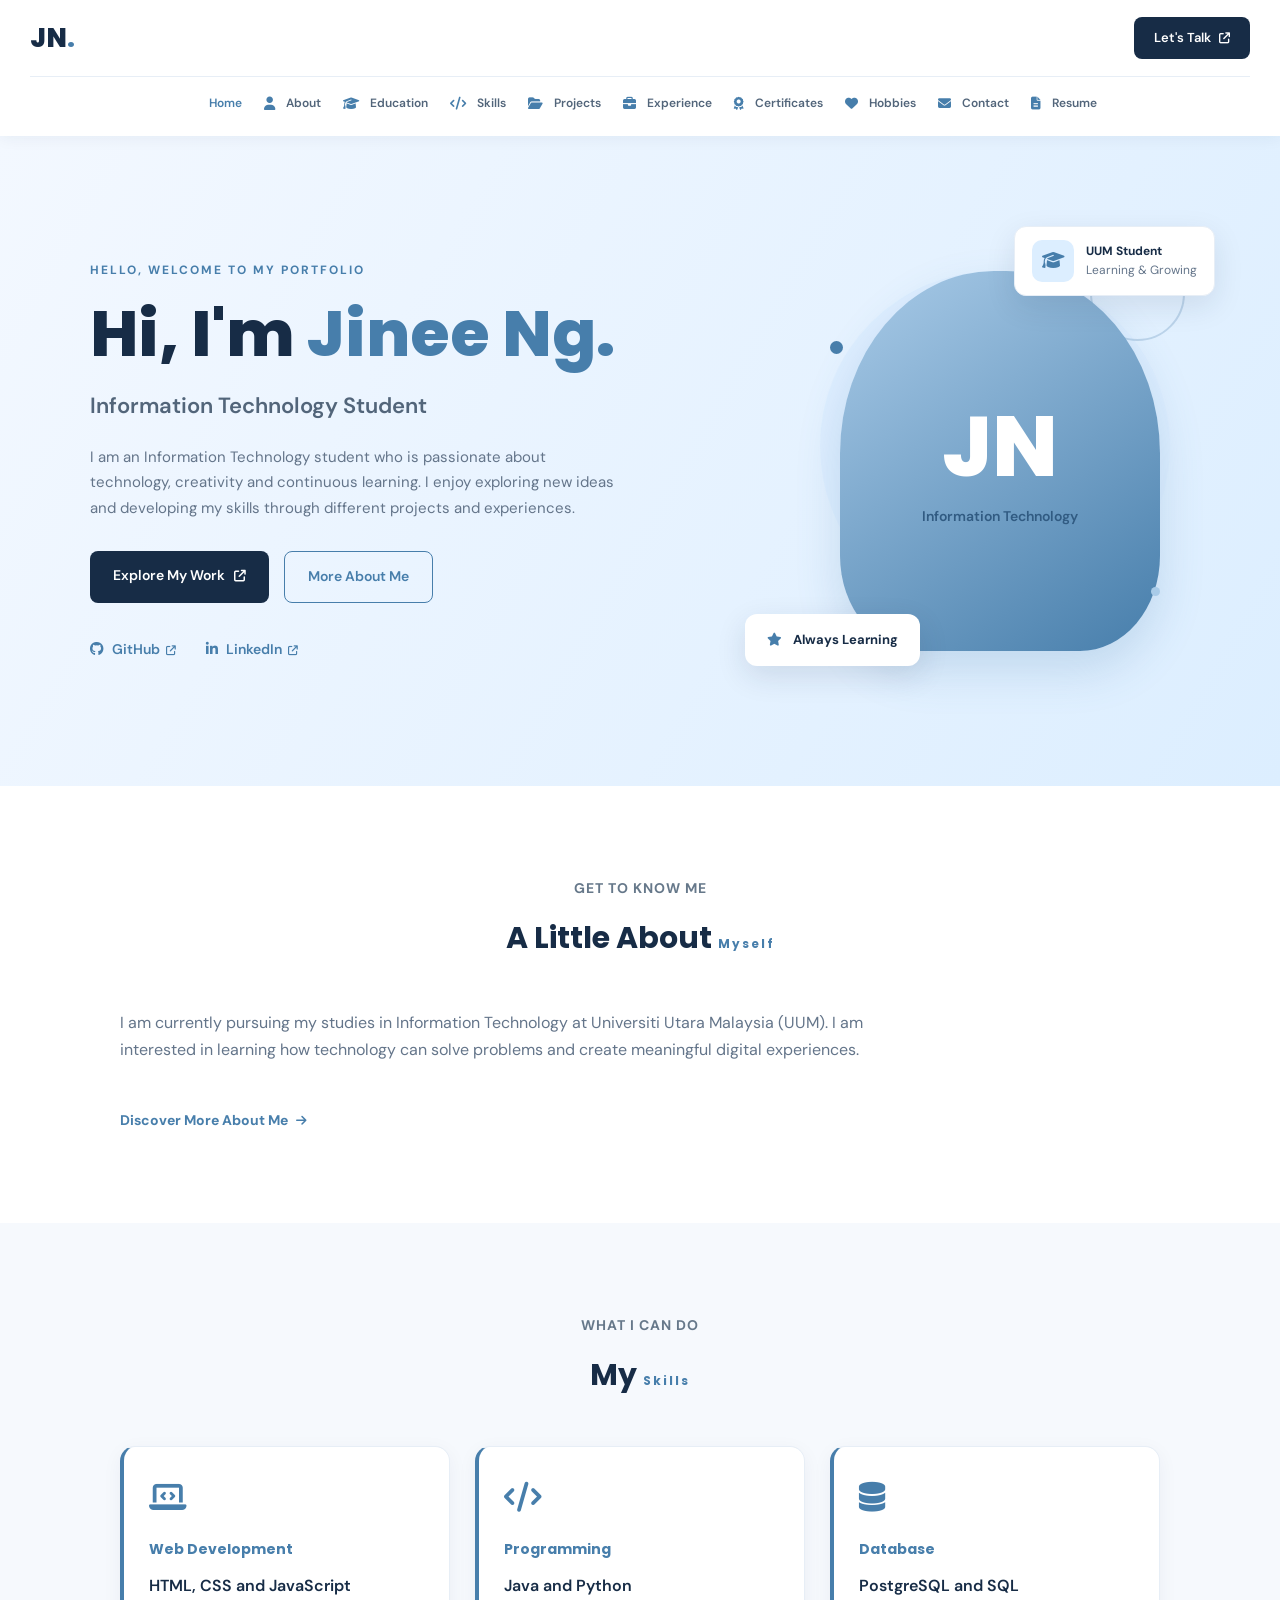
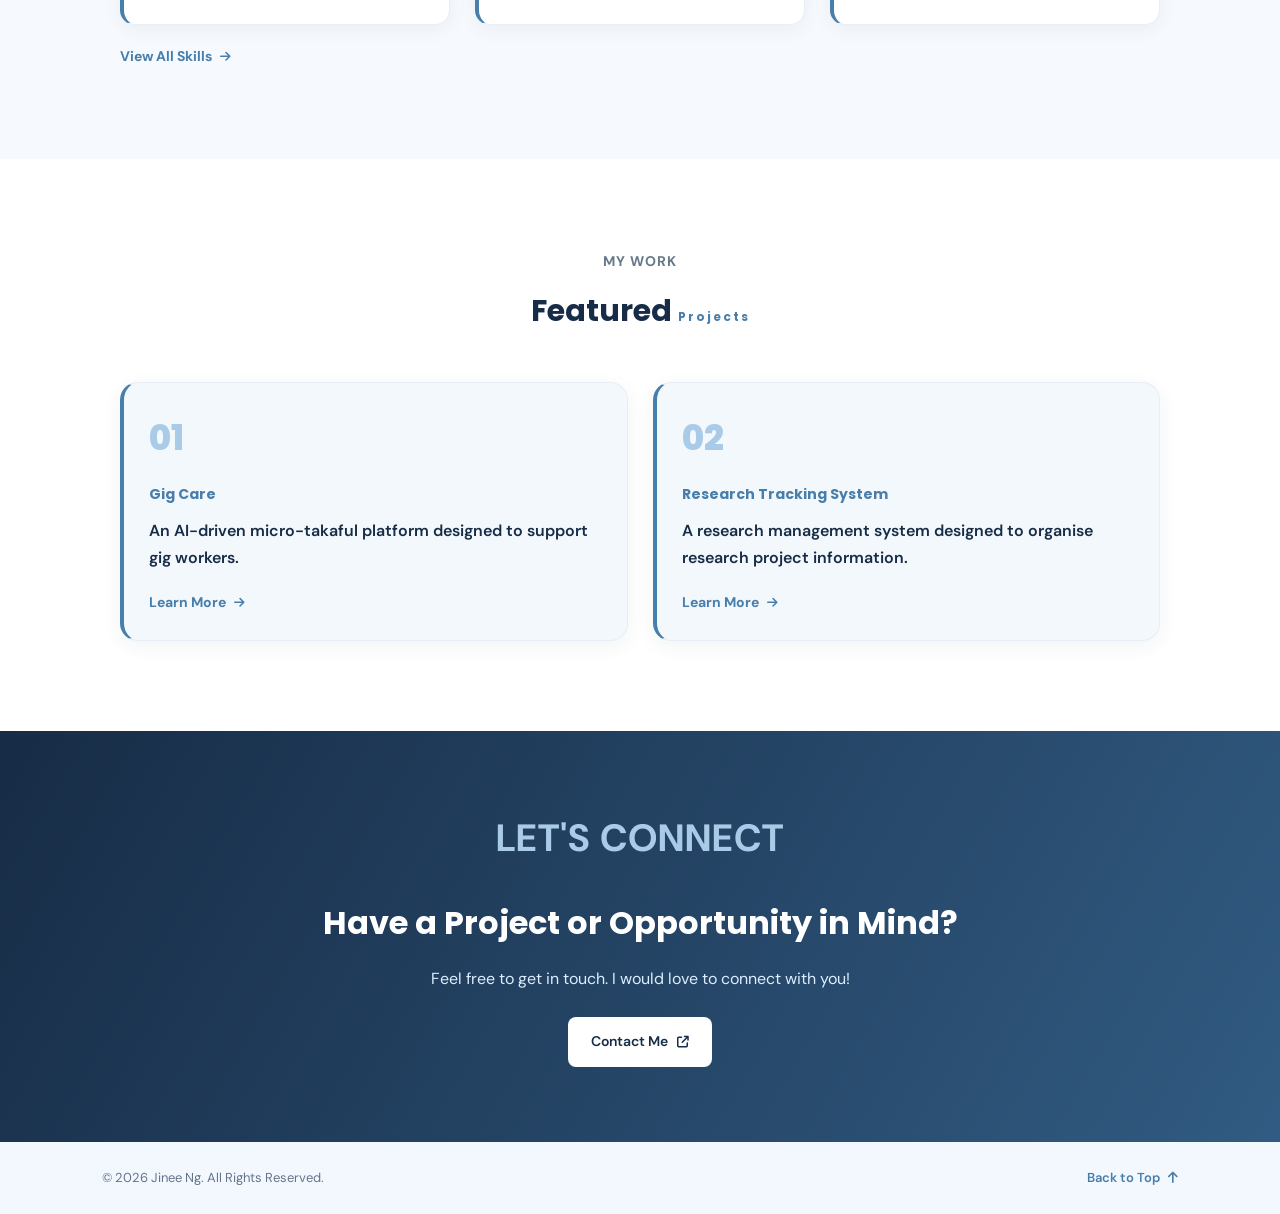
==== index.html @ b4ec3ec7 "Initial resume site" ====
<!DOCTYPE html>
<html lang="en">

<head>
    <meta charset="UTF-8">
    <meta name="viewport" content="width=device-width, initial-scale=1.0">
    <title>Jinee Ng | Personal Portfolio</title>

    <link rel="icon" type="image/jpeg" href="images/favicon.jpg">
    <link rel="stylesheet" href="https://cdnjs.cloudflare.com/ajax/libs/font-awesome/6.5.2/css/all.min.css">
    <link rel="stylesheet" href="style.css">
</head>

<body>

<header>
    <nav class="navbar">
        <a href="index.html" class="logo">JN<span>.</span></a>

        <ul class="nav-links">
            <li><a href="index.html" class="active"><i class="fa-solid fa-house"></i> Home</a></li>
            <li><a href="about.html"><i class="fa-solid fa-user"></i> About</a></li>
            <li><a href="education.html"><i class="fa-solid fa-graduation-cap"></i> Education</a></li>
            <li><a href="skills.html"><i class="fa-solid fa-code"></i> Skills</a></li>
            <li><a href="projects.html"><i class="fa-solid fa-folder-open"></i> Projects</a></li>
            <li><a href="experience.html"><i class="fa-solid fa-briefcase"></i> Experience</a></li>
            <li><a href="certificates.html"><i class="fa-solid fa-award"></i> Certificates</a></li>
            <li><a href="hobbies.html"><i class="fa-solid fa-heart"></i> Hobbies</a></li>
            <li><a href="contact.html"><i class="fa-solid fa-envelope"></i> Contact</a></li>
            <li><a href="resume.html"><i class="fa-solid fa-file-lines"></i> Resume</a></li>
        </ul>

        <a href="contact.html" class="nav-button">
            Let's Talk <i class="fa-solid fa-arrow-up-right-from-square"></i>
        </a>
    </nav>
</header>

<main>

    <section class="hero">

        <div class="hero-content">

            <p class="intro">
                <span class="intro-line"></span>
                HELLO, WELCOME TO MY PORTFOLIO
            </p>

            <h1>Hi, I'm <span>Jinee Ng.</span></h1>

            <h2>Information Technology Student</h2>

            <p class="hero-description">
                I am an Information Technology student who is passionate
                about technology, creativity and continuous learning.
                I enjoy exploring new ideas and developing my skills
                through different projects and experiences.
            </p>

            <div class="hero-buttons">

                <a href="projects.html" class="primary-button">
                    Explore My Work
                    <i class="fa-solid fa-arrow-up-right-from-square"></i>
                </a>

                <a href="about.html" class="secondary-button">
                    More About Me
                </a>

            </div>

            <div class="social-links">

                <a href="https://github.com/jinee323" target="_blank" rel="noopener noreferrer">
                    <i class="fa-brands fa-github"></i>
                    GitHub
                    <i class="fa-solid fa-arrow-up-right-from-square"></i>
                </a>

                <a href="https://www.linkedin.com/" target="_blank" rel="noopener noreferrer">
                    <i class="fa-brands fa-linkedin-in"></i>
                    LinkedIn
                    <i class="fa-solid fa-arrow-up-right-from-square"></i>
                </a>

            </div>

        </div>

        <div class="hero-image">

            <div class="hero-decoration hero-decoration-one"></div>
            <div class="hero-decoration hero-decoration-two"></div>

            <div class="profile-circle">
                <div class="profile-inner">
                    <span>JN</span>
                    <p>Information Technology</p>
                </div>
            </div>

            <div class="floating-card">
                <i class="fa-solid fa-star"></i>
                Always Learning
            </div>

            <div class="hero-small-card">
                <div class="hero-small-icon">
                    <i class="fa-solid fa-graduation-cap"></i>
                </div>
                <div>
                    <strong>UUM Student</strong>
                    <span>Learning & Growing</span>
                </div>
            </div>

            <div class="hero-dot hero-dot-one"></div>
            <div class="hero-dot hero-dot-two"></div>

        </div>

    </section>

    <section class="section about-preview">

        <div class="section-heading">
            <p class="section-label">GET TO KNOW ME</p>
            <h2>A Little About <span>Myself</span></h2>
        </div>

        <p class="section-description">
            I am currently pursuing my studies in Information Technology
            at Universiti Utara Malaysia (UUM). I am interested in
            learning how technology can solve problems and create
            meaningful digital experiences.
        </p>

        <a href="about.html" class="text-link">
            Discover More About Me
            <i class="fa-solid fa-arrow-right"></i>
        </a>

    </section>

    <section class="section skills-preview">

        <div class="section-heading">
            <p class="section-label">WHAT I CAN DO</p>
            <h2>My <span>Skills</span></h2>
        </div>

        <div class="card-container">

            <div class="info-card">
                <div class="card-icon">
                    <i class="fa-solid fa-laptop-code"></i>
                </div>

                <h3>Web Development</h3>
                <p>HTML, CSS and JavaScript</p>
            </div>

            <div class="info-card">
                <div class="card-icon">
                    <i class="fa-solid fa-code"></i>
                </div>

                <h3>Programming</h3>
                <p>Java and Python</p>
            </div>

            <div class="info-card">
                <div class="card-icon">
                    <i class="fa-solid fa-database"></i>
                </div>

                <h3>Database</h3>
                <p>PostgreSQL and SQL</p>
            </div>

        </div>

        <a href="skills.html" class="text-link">
            View All Skills
            <i class="fa-solid fa-arrow-right"></i>
        </a>

    </section>

    <section class="section projects-preview">

        <div class="section-heading">
            <p class="section-label">MY WORK</p>
            <h2>Featured <span>Projects</span></h2>
        </div>

        <div class="card-container">

            <div class="info-card project-card">

                <div class="project-number">01</div>

                <h3>Gig Care</h3>

                <p>
                    An AI-driven micro-takaful platform designed
                    to support gig workers.
                </p>

                <a href="projects.html" class="text-link">
                    Learn More
                    <i class="fa-solid fa-arrow-right"></i>
                </a>

            </div>

            <div class="info-card project-card">

                <div class="project-number">02</div>

                <h3>Research Tracking System</h3>

                <p>
                    A research management system designed to
                    organise research project information.
                </p>

                <a href="projects.html" class="text-link">
                    Learn More
                    <i class="fa-solid fa-arrow-right"></i>
                </a>

            </div>

        </div>

    </section>

    <section class="contact-banner">

        <p class="section-label">LET'S CONNECT</p>

        <h2>Have a Project or Opportunity in Mind?</h2>

        <p>
            Feel free to get in touch.
            I would love to connect with you!
        </p>

        <a href="contact.html" class="primary-button">
            Contact Me
            <i class="fa-solid fa-arrow-up-right-from-square"></i>
        </a>

    </section>

</main>

<footer>

    <p>© 2026 Jinee Ng. All Rights Reserved.</p>

    <a href="index.html">
        Back to Top
        <i class="fa-solid fa-arrow-up"></i>
    </a>

</footer>

</body>
</html>
---- style.css ----
@import url('https://fonts.googleapis.com/css2?family=DM+Sans:wght@400;500;600;700&family=Poppins:wght@400;500;600;700;800&display=swap');

* {
    margin: 0;
    padding: 0;
    box-sizing: border-box;
    scroll-behavior: smooth;
}

body {
    font-family: 'DM Sans', sans-serif;
    background-color: #FFFFFF;
    color: #172C46;
    line-height: 1.7;
}

a {
    text-decoration: none;
    color: inherit;
}

header {
    width: 100%;
    background-color: #FFFFFF;
    position: sticky;
    top: 0;
    z-index: 100;
    box-shadow: 0 2px 15px rgba(23, 44, 70, 0.06);
}

.navbar {
    max-width: 1400px;
    margin: auto;
    padding: 15px 30px;
    display: flex;
    align-items: center;
    justify-content: space-between;
    flex-wrap: wrap;
    gap: 15px;
}

.logo {
    font-family: 'Poppins', sans-serif;
    font-size: 27px;
    font-weight: 800;
    color: #172C46;
    text-decoration: none;
    order: 1;
}

.logo span {
    color: #477EAB;
}

.nav-button {
    order: 2;
    display: inline-block;
    background-color: #172C46;
    color: #FFFFFF;
    padding: 10px 20px;
    border-radius: 8px;
    font-size: 13px;
    font-weight: 600;
    text-decoration: none;
    white-space: nowrap;
    transition: 0.3s ease;
}

.nav-button:hover {
    background-color: #477EAB;
}

.nav-button i {
    margin-left: 5px;
    font-size: 11px;
}

.nav-links {
    order: 3;
    width: 100%;
    display: flex;
    align-items: center;
    justify-content: center;
    flex-wrap: wrap;
    list-style: none;
    gap: 12px 22px;
    margin: 0;
    padding: 12px 0 5px;
    border-top: 1px solid #E7EEF6;
}

.nav-links a {
    display: inline-flex;
    align-items: center;
    gap: 6px;
    font-size: 12px;
    font-weight: 600;
    color: #52657A;
    white-space: nowrap;
    text-decoration: none;
    transition: 0.3s ease;
}

.nav-links a:hover,
.nav-links a.active {
    color: #477EAB;
}

.nav-links a i {
    font-size: 13px;
    color: #477EAB;
    transition: 0.3s ease;
}

.nav-links a:hover i,
.nav-links a.active i {
    color: #477EAB;
}

/* Hero Section */

.hero {
    min-height: 650px;
    background: linear-gradient(120deg, #F3F8FF, #DCEEFF);
    padding: 90px max(calc((100% - 1100px) / 2), 40px);
    display: flex;
    align-items: center;
    justify-content: space-between;
    gap: 60px;
}

.hero-content {
    max-width: 600px;
}

.intro,
.section-label {
    color: #477EAB;
    font-size: 12px;
    font-weight: 700;
    letter-spacing: 2px;
    margin-bottom: 15px;
}

.hero h1 {
    font-family: 'Poppins', sans-serif;
    font-size: clamp(40px, 5vw, 65px);
    line-height: 1.2;
    font-weight: 800;
}

.hero h1 span,
.section-heading h2 span {
    color: #477EAB;
}

.hero h2 {
    font-size: 22px;
    margin-top: 15px;
    color: #52657A;
    font-weight: 600;
}

.hero-description {
    color: #64758A;
    font-size: 15px;
    margin-top: 20px;
    max-width: 530px;
}

.hero-buttons {
    display: flex;
    gap: 15px;
    margin-top: 30px;
    flex-wrap: wrap;
}

.primary-button,
.secondary-button {
    display: inline-block;
    padding: 13px 23px;
    border-radius: 8px;
    font-size: 14px;
    font-weight: 600;
    transition: 0.3s;
}

.primary-button {
    background-color: #172C46;
    color: #FFFFFF;
}

.primary-button:hover {
    background-color: #477EAB;
    transform: translateY(-3px);
}

.primary-button i,
.secondary-button i {
    margin-left: 6px;
    font-size: 12px;
}

.secondary-button {
    border: 1px solid #477EAB;
    color: #477EAB;
}

.secondary-button:hover {
    background-color: #DCEEFF;
}

.social-links {
    display: flex;
    gap: 25px;
    margin-top: 35px;
    color: #477EAB;
    font-size: 14px;
    font-weight: 600;
}

.social-links a {
    transition: 0.3s;
}

.social-links a:hover {
    color: #172C46;
}

.social-links i {
    margin-right: 5px;
}

.social-links .fa-arrow-up-right-from-square {
    font-size: 10px;
    margin-left: 3px;
}

/* Profile Design */

.hero-image {
    width: 380px;
    min-height: 440px;
    position: relative;
    flex-shrink: 0;
    display: flex;
    align-items: center;
    justify-content: center;
}

.profile-circle {
    position: relative;
    z-index: 1;
    width: 320px;
    height: 380px;
    border-radius: 48% 48% 25% 25%;
    background: linear-gradient(145deg, #A9CBE8, #477EAB);
    display: flex;
    align-items: center;
    justify-content: center;
    box-shadow: 0 20px 45px rgba(71, 126, 171, 0.2);
}

.profile-inner {
    position: absolute;
    top: 50%;
    left: 50%;
    transform: translate(-50%, -50%);
    width: 100%;
    display: flex;
    flex-direction: column;
    align-items: center;
    justify-content: center;
    text-align: center;
    gap: 8px;
}

.profile-circle span {
    color: #FFFFFF;
    font-family: 'Poppins', sans-serif;
    font-size: 85px;
    font-weight: 800;
    line-height: 1.2;
}

.profile-inner p {
    color: #315B82;
    font-size: 14px;
    font-weight: 600;
    margin: 0;
    line-height: 1.5;
}

/* Always Learning Card */

.floating-card {
    position: absolute;
    bottom: 15px;
    left: -65px;
    z-index: 3;
    background-color: #FFFFFF;
    padding: 15px 22px;
    border-radius: 12px;
    box-shadow: 0 10px 30px rgba(23, 44, 70, 0.12);
    font-size: 13px;
    font-weight: 700;
}

.floating-card i {
    color: #477EAB;
    margin-right: 8px;
}

/* UUM Student Card */

.hero-small-card {
    position: absolute;
    top: -15px;
    right: -25px;
    z-index: 3;
    display: flex;
    align-items: center;
    gap: 12px;
    padding: 13px 17px;
    background-color: #FFFFFF;
    border: 1px solid #E7EEF6;
    border-radius: 12px;
    box-shadow: 0 10px 30px rgba(23, 44, 70, 0.1);
}

.hero-small-icon {
    width: 42px;
    height: 42px;
    flex-shrink: 0;
    border-radius: 10px;
    background-color: #DCEEFF;
    display: flex;
    align-items: center;
    justify-content: center;
    color: #477EAB;
    font-size: 18px;
}

.hero-small-card strong,
.hero-small-card span {
    display: block;
    font-family: 'DM Sans', sans-serif;
    font-size: 12px;
    line-height: 1.6;
}

.hero-small-card strong {
    color: #172C46;
    font-weight: 700;
}

.hero-small-card span {
    color: #64758A;
    font-weight: 400;
}

/* Decorative Shapes */

.hero-decoration {
    position: absolute;
    border-radius: 50%;
    z-index: 0;
}

.hero-decoration-one {
    width: 350px;
    height: 350px;
    background-color: rgba(220, 238, 255, 0.8);
    top: 30px;
    left: 10px;
}

.hero-decoration-two {
    width: 95px;
    height: 95px;
    border: 2px solid rgba(71, 126, 171, 0.25);
    top: 5px;
    right: 5px;
}

.hero-dot {
    position: absolute;
    border-radius: 50%;
    background-color: #477EAB;
    z-index: 2;
}

.hero-dot-one {
    width: 13px;
    height: 13px;
    top: 100px;
    left: 20px;
}

.hero-dot-two {
    width: 9px;
    height: 9px;
    bottom: 85px;
    right: 30px;
    background-color: #A9CBE8;
}

/* General Sections */

.section {
    max-width: 1100px;
    margin: auto;
    padding: 90px 30px;
}

.section-heading {
    margin-bottom: 25px;
}

.section-heading h2 {
    font-family: 'Poppins', sans-serif;
    font-size: 34px;
}

.section-description {
    max-width: 750px;
    color: #64758A;
    margin-bottom: 25px;
}

.text-link {
    display: inline-block;
    color: #477EAB;
    font-size: 14px;
    font-weight: 700;
    margin-top: 20px;
}

.text-link:hover {
    color: #172C46;
}

.text-link i {
    margin-left: 5px;
    font-size: 12px;
}

/* Skills Section */

.skills-preview {
    background-color: #F6F9FD;
    max-width: 100%;
    padding-left: max(calc((100% - 1040px) / 2), 30px);
    padding-right: max(calc((100% - 1040px) / 2), 30px);
}

.card-container {
    display: grid;
    grid-template-columns: repeat(auto-fit, minmax(230px, 1fr));
    gap: 25px;
}

.info-card {
    background-color: #FFFFFF;
    border: 1px solid #E7EEF6;
    padding: 30px;
    border-radius: 14px;
    transition: 0.3s;
}

.info-card:hover {
    transform: translateY(-7px);
    box-shadow: 0 12px 30px rgba(23, 44, 70, 0.09);
}

.card-icon {
    font-size: 30px;
    color: #477EAB;
    margin-bottom: 15px;
}

.info-card h3 {
    font-family: 'Poppins', sans-serif;
    font-size: 18px;
    margin-bottom: 10px;
}

.info-card p {
    color: #64758A;
    font-size: 14px;
}

.project-number {
    color: #A9CBE8;
    font-family: 'Poppins', sans-serif;
    font-size: 35px;
    font-weight: 800;
    margin-bottom: 15px;
}

/* Contact Banner */

.contact-banner {
    text-align: center;
    background: linear-gradient(120deg, #172C46, #315B82);
    color: #FFFFFF;
    padding: 75px 25px;
}

.contact-banner .section-label {
    color: #A9CBE8;
}

.contact-banner h2 {
    font-family: 'Poppins', sans-serif;
    font-size: 32px;
    margin-bottom: 15px;
}

.contact-banner p {
    color: #DCEEFF;
    margin-bottom: 25px;
}

.contact-banner .primary-button {
    background-color: #FFFFFF;
    color: #172C46;
}

/* Footer */

footer {
    display: flex;
    justify-content: space-between;
    align-items: center;
    padding: 25px 8%;
    background-color: #F3F8FF;
    color: #64758A;
    font-size: 13px;
}

footer a {
    color: #477EAB;
    font-weight: 600;
}

footer a i {
    margin-left: 5px;
}

/* Tablet */

@media (max-width: 1000px) {
    .navbar {
        padding: 15px 25px;
        flex-wrap: wrap;
    }

    .nav-links {
        gap: 12px 18px;
        order: 3;
        width: 100%;
        justify-content: center;
        flex-wrap: wrap;
    }

    .hero {
        padding: 70px 35px;
    }

    .profile-circle {
        width: 260px;
        height: 320px;
    }

    .hero-image {
        width: 320px;
    }

    .hero-small-card {
        right: -10px;
    }

    .floating-card {
        left: -35px;
    }
}

/* Mobile */

@media (max-width: 700px) {
    .navbar {
        padding: 18px;
        gap: 12px;
    }

    .logo {
        font-size: 25px;
    }

    .nav-links {
        gap: 12px;
        padding-top: 12px;
    }

    .nav-links a {
        font-size: 12px;
    }

    .nav-button {
        display: none;
    }

    .hero {
        flex-direction: column-reverse;
        text-align: center;
        padding: 55px 25px;
        gap: 45px;
    }

    .hero-buttons,
    .social-links {
        justify-content: center;
    }

    .hero-image {
        width: 100%;
        min-height: 340px;
    }

    .profile-circle {
        width: 230px;
        height: 270px;
    }

    .profile-circle span {
        font-size: 65px;
    }

    .profile-inner p {
        font-size: 12px;
    }

    .hero-small-card {
        top: 5px;
        right: 0;
        padding: 10px 12px;
    }

    .floating-card {
        left: 0;
        bottom: 10px;
    }

    .section {
        padding: 65px 25px;
    }

    .section-heading h2 {
        font-size: 28px;
    }

    .contact-banner h2 {
        font-size: 25px;
    }

    footer {
        flex-direction: column;
        gap: 10px;
        text-align: center;
    }
}




/* ABOUT PAGE */

.about-section {
    padding: 80px 8%;
    background-color: #FFFFFF;
}

.section-heading {
    text-align: center;
    margin-bottom: 50px;
}

.section-label {
    color: #477EAB;
    font-size: 38px;
    font-weight: 700;
    letter-spacing: 1px;
    margin-bottom: 12px;
}

.section-heading h1,
.section-heading h2 {
    color: #172C46;
    font-size: 38px;
    font-weight: 700;
    margin-bottom: 15px;
}

.section-heading h1 span,
.section-heading h2 span {
    color: #477EAB;
}

.section-heading p:last-child {
    color: #66788A;
    font-size: 15px;
}

.about-content {
    display: grid;
    grid-template-columns: 1fr 1.5fr;
    align-items: center;
    gap: 60px;
    max-width: 1100px;
    margin: 0 auto;
}

.about-image {
    display: flex;
    justify-content: center;
    align-items: center;
}

.about-image .profile-circle {
    width: 280px;
    height: 280px;
    border-radius: 50%;
    background: linear-gradient(135deg, #DCEEFF, #477EAB);
    display: flex;
    justify-content: center;
    align-items: center;
    color: #FFFFFF;
    font-size: 75px;
    font-weight: 700;
    border: 8px solid #DCEEFF;
    box-shadow: 0 15px 35px rgba(23, 44, 70, 0.12);
}

.about-text h2 {
    color: #172C46;
    font-size: 30px;
    margin-bottom: 20px;
}

.about-text p {
    color: #66788A;
    font-size: 15px;
    line-height: 1.9;
    margin-bottom: 18px;
}

.btn-primary {
    display: inline-block;
    background-color: #172C46;
    color: #FFFFFF;
    padding: 13px 28px;
    border-radius: 30px;
    text-decoration: none;
    font-weight: 600;
    margin-top: 12px;
    transition: 0.3s;
}

.btn-primary:hover {
    background-color: #477EAB;
    transform: translateY(-3px);
}

.btn-primary i {
    margin-left: 7px;
}

/* PERSONAL INFORMATION */

.personal-info {
    padding: 70px 8%;
    background-color: #F3F8FD;
}

.info-grid {
    display: grid;
    grid-template-columns: repeat(2, 1fr);
    gap: 22px;
    max-width: 900px;
    margin: 0 auto;
}

.info-card {
    background-color: #FFFFFF;
    padding: 25px;
    border-radius: 15px;
    border-left: 4px solid #477EAB;
    box-shadow: 0 5px 20px rgba(23, 44, 70, 0.05);
    transition: 0.3s;
}

.info-card:hover {
    transform: translateY(-5px);
    box-shadow: 0 10px 25px rgba(23, 44, 70, 0.1);
}

.info-card h3 {
    color: #477EAB;
    font-size: 14px;
    margin-bottom: 10px;
}

.info-card h3 i {
    margin-right: 7px;
}

.info-card p {
    color: #172C46;
    font-size: 16px;
    font-weight: 600;
}

/* MY INTERESTS */

.interests-section {
    padding: 80px 8%;
    background-color: #FFFFFF;
}

.interest-grid {
    display: grid;
    grid-template-columns: repeat(3, 1fr);
    gap: 25px;
    max-width: 1100px;
    margin: 0 auto;
}

.interest-card {
    background-color: #F3F8FD;
    padding: 35px 25px;
    text-align: center;
    border-radius: 18px;
    transition: 0.3s;
}

.interest-card:hover {
    transform: translateY(-8px);
    box-shadow: 0 12px 30px rgba(23, 44, 70, 0.1);
}

.interest-icon {
    font-size: 42px;
    color: #477EAB;
    margin-bottom: 18px;
}

.interest-card h3 {
    color: #172C46;
    font-size: 20px;
    margin-bottom: 12px;
}

.interest-card p {
    color: #66788A;
    font-size: 14px;
    line-height: 1.8;
}

/* FOOTER */

.footer {
    background-color: #172C46;
    color: #FFFFFF;
    text-align: center;
    padding: 25px;
}

.footer p {
    font-size: 14px;
}

/* RESPONSIVE DESIGN */

@media (max-width: 768px) {

    .about-section,
    .personal-info,
    .interests-section {
        padding: 55px 6%;
    }

    .about-content {
        grid-template-columns: 1fr;
        gap: 35px;
        text-align: center;
    }

    .about-image .profile-circle {
        width: 210px;
        height: 210px;
        font-size: 60px;
    }

    .section-label,
    .section-heading h1,
    .section-heading h2 {
        font-size: 30px;
    }

    .info-grid {
        grid-template-columns: 1fr;
    }

    .interest-grid {
        grid-template-columns: 1fr;
    }
}


/* ==============================
   EDUCATION PAGE
============================== */


.education-section {
    padding: 80px 8%;
    background-color: #FFFFFF;
}

.education-timeline {
    max-width: 900px;
    margin: 0 auto;
    position: relative;
}

.education-timeline::before {
    content: "";
    position: absolute;
    left: 35px;
    top: 30px;
    bottom: 30px;
    width: 3px;
    background-color: #A9CBE8;
}

.education-card {
    display: flex;
    align-items: flex-start;
    gap: 30px;
    position: relative;
    margin-bottom: 35px;
}

.education-icon {
    min-width: 72px;
    height: 72px;
    background-color: #DCEEFF;
    border: 4px solid #FFFFFF;
    border-radius: 50%;
    display: flex;
    justify-content: center;
    align-items: center;
    font-size: 30px;
    color: #477EAB;
    z-index: 1;
    box-shadow: 0 4px 15px rgba(23, 44, 70, 0.1);
}

.education-details {
    background-color: #F3F8FD;
    padding: 30px;
    border-radius: 15px;
    flex: 1;
    box-shadow: 0 5px 20px rgba(23, 44, 70, 0.05);
    transition: 0.3s;
}

.education-details:hover {
    transform: translateY(-5px);
    box-shadow: 0 10px 25px rgba(23, 44, 70, 0.1);
}

.education-year {
    display: inline-block;
    color: #477EAB;
    background-color: #DCEEFF;
    padding: 7px 15px;
    border-radius: 20px;
    font-size: 13px;
    font-weight: 700;
    margin-bottom: 15px;
}

.education-details h2 {
    color: #172C46;
    font-size: 22px;
    margin-bottom: 10px;
}

.education-details h3 {
    color: #477EAB;
    font-size: 16px;
    margin-bottom: 15px;
}

.education-details p {
    color: #66788A;
    font-size: 14px;
    line-height: 1.9;
}

.education-highlights {
    padding: 75px 8%;
    background-color: #F3F8FD;
}

.highlight-grid {
    display: grid;
    grid-template-columns: repeat(3, 1fr);
    gap: 25px;
    max-width: 1100px;
    margin: 0 auto;
}

.highlight-card {
    background-color: #FFFFFF;
    padding: 35px 25px;
    border-radius: 15px;
    text-align: center;
    transition: 0.3s;
}

.highlight-card:hover {
    transform: translateY(-7px);
    box-shadow: 0 10px 25px rgba(23, 44, 70, 0.1);
}

.highlight-icon {
    font-size: 40px;
    color: #477EAB;
    margin-bottom: 18px;
}

.highlight-card h3 {
    color: #172C46;
    font-size: 19px;
    margin-bottom: 12px;
}

.highlight-card p {
    color: #66788A;
    font-size: 14px;
    line-height: 1.8;
}

@media (max-width: 768px) {

    .education-section,
    .education-highlights {
        padding: 55px 6%;
    }

    .education-card {
        gap: 15px;
    }

    .education-icon {
        min-width: 55px;
        height: 55px;
        font-size: 23px;
    }

    .education-timeline::before {
        left: 26px;
    }

    .education-details {
        padding: 22px;
    }

    .education-details h2 {
        font-size: 18px;
    }

    .highlight-grid {
        grid-template-columns: 1fr;
    }
}

/* ==============================
   SKILLS PAGE
============================== */


.skills-section {
    padding: 80px 8%;
    background-color: #FFFFFF;
}

.skills-container {
    display: grid;
    grid-template-columns: repeat(2, 1fr);
    gap: 30px;
    max-width: 1100px;
    margin: 0 auto;
}

.skill-category {
    background-color: #F3F8FD;
    padding: 35px;
    border-radius: 18px;
    box-shadow: 0 5px 20px rgba(23, 44, 70, 0.05);
    transition: 0.3s;
}

.skill-category:hover {
    transform: translateY(-5px);
    box-shadow: 0 10px 25px rgba(23, 44, 70, 0.1);
}

.skill-category-icon {
    font-size: 35px;
    color: #477EAB;
    margin-bottom: 15px;
}

.skill-category h2 {
    color: #172C46;
    font-size: 21px;
    margin-bottom: 28px;
}

.skill-item {
    margin-bottom: 25px;
}

.skill-info {
    display: flex;
    justify-content: space-between;
    align-items: center;
    margin-bottom: 10px;
}

.skill-info span:first-child {
    color: #172C46;
    font-weight: 600;
    font-size: 15px;
}

.skill-info span:last-child {
    color: #477EAB;
    font-size: 13px;
}

.skill-bar {
    width: 100%;
    height: 9px;
    background-color: #DCEEFF;
    border-radius: 20px;
    overflow: hidden;
}

.skill-progress {
    height: 100%;
    background: linear-gradient(90deg, #A9CBE8, #477EAB);
    border-radius: 20px;
}

.soft-skills-section {
    padding: 75px 8%;
    background-color: #F3F8FD;
}

.soft-skills-grid {
    display: grid;
    grid-template-columns: repeat(4, 1fr);
    gap: 20px;
    max-width: 1100px;
    margin: 0 auto;
}

.soft-skill-card {
    background-color: #FFFFFF;
    padding: 30px 20px;
    border-radius: 15px;
    text-align: center;
    transition: 0.3s;
}

.soft-skill-card:hover {
    transform: translateY(-7px);
    box-shadow: 0 10px 25px rgba(23, 44, 70, 0.1);
}

.soft-skill-card > i {
    font-size: 35px;
    color: #477EAB;
}

.soft-skill-card h3 {
    color: #172C46;
    font-size: 17px;
    margin: 15px 0 10px;
}

.soft-skill-card p {
    color: #66788A;
    font-size: 13px;
    line-height: 1.8;
}

@media (max-width: 768px) {

    .skills-section,
    .soft-skills-section {
        padding: 55px 6%;
    }

    .skills-container {
        grid-template-columns: 1fr;
    }

    .soft-skills-grid {
        grid-template-columns: repeat(2, 1fr);
    }
}

@media (max-width: 480px) {

    .soft-skills-grid {
        grid-template-columns: 1fr;
    }
}


/* ==============================
   PROJECTS PAGE
============================== */


.projects-section {
    padding: 80px 8%;
    background-color: #FFFFFF;
}

.project-filter {
    display: flex;
    justify-content: center;
    flex-wrap: wrap;
    gap: 12px;
    margin-bottom: 40px;
}

.filter-btn {
    padding: 11px 23px;
    border: 1px solid #A9CBE8;
    background-color: #FFFFFF;
    color: #172C46;
    border-radius: 25px;
    cursor: pointer;
    font-size: 14px;
    font-weight: 600;
    transition: 0.3s;
}

.filter-btn:hover,
.filter-btn.active {
    background-color: #172C46;
    color: #FFFFFF;
    border-color: #172C46;
}

.project-grid {
    display: grid;
    grid-template-columns: repeat(3, 1fr);
    gap: 25px;
    max-width: 1200px;
    margin: 0 auto;
}

.project-card {
    background-color: #F3F8FD;
    border-radius: 18px;
    overflow: hidden;
    box-shadow: 0 5px 20px rgba(23, 44, 70, 0.06);
    transition: 0.3s;
}

.project-card:hover {
    transform: translateY(-8px);
    box-shadow: 0 12px 30px rgba(23, 44, 70, 0.12);
}

.project-image {
    height: 190px;
    display: flex;
    flex-direction: column;
    justify-content: center;
    align-items: center;
    color: #FFFFFF;
}

.project-image i {
    font-size: 50px;
    margin-bottom: 15px;
}

.project-image p {
    font-size: 15px;
    font-weight: 700;
    letter-spacing: 3px;
}

.project-image-one {
    background: linear-gradient(135deg, #477EAB, #172C46);
}

.project-image-two {
    background: linear-gradient(135deg, #A9CBE8, #477EAB);
}

.project-image-three {
    background: linear-gradient(135deg, #DCEEFF, #709FC6);
}

.project-content {
    padding: 25px;
}

.project-status {
    display: inline-block;
    color: #477EAB;
    background-color: #DCEEFF;
    padding: 6px 12px;
    border-radius: 20px;
    font-size: 11px;
    font-weight: 700;
    margin-bottom: 15px;
}

.project-content h2 {
    color: #172C46;
    font-size: 21px;
    margin-bottom: 12px;
}

.project-content > p {
    color: #66788A;
    font-size: 14px;
    line-height: 1.8;
    margin-bottom: 18px;
}

.project-tags {
    display: flex;
    flex-wrap: wrap;
    gap: 8px;
    margin-bottom: 18px;
}

.project-tags span {
    background-color: #FFFFFF;
    color: #477EAB;
    border: 1px solid #DCEEFF;
    padding: 6px 10px;
    border-radius: 6px;
    font-size: 11px;
    font-weight: 600;
}

.project-content .project-type {
    color: #172C46;
    font-size: 12px;
    font-weight: 700;
    border-top: 1px solid #DCEEFF;
    padding-top: 15px;
    margin-bottom: 0;
}

.project-card.hidden {
    display: none;
}

@media (max-width: 900px) {
    .project-grid {
        grid-template-columns: repeat(2, 1fr);
    }
}

@media (max-width: 600px) {
    .projects-section {
        padding: 55px 6%;
    }

    .project-grid {
        grid-template-columns: 1fr;
    }

    .project-filter {
        gap: 8px;
    }

    .filter-btn {
        padding: 9px 15px;
        font-size: 12px;
    }
}


/* ==============================
   EXPERIENCE PAGE
============================== */



/* Experience Section */

.experience-section {
    padding: 85px 8%;
    background-color: #FFFFFF;
}

.experience-section .section-heading {
    max-width: 950px;
    margin: 0 auto 35px;
    text-align: center;
}

.experience-section .section-heading h2 {
    font-family: 'Poppins', sans-serif;
    color: #172C46;
    font-size: 32px;
    font-weight: 700;
    margin: 12px 0;
}

.experience-section .section-heading h2 span {
    color: #477EAB;
}

.experience-section .section-heading p:last-child {
    color: #66788A;
    font-size: 15px;
    line-height: 1.8;
}

.experience-container {
    max-width: 950px;
    margin: 0 auto;
}

.experience-card {
    display: flex;
    gap: 25px;
    background-color: #F3F8FD;
    padding: 30px;
    border-radius: 18px;
    margin-bottom: 25px;
    border-left: 4px solid #477EAB;
    transition: 0.3s ease;
}

.experience-card:hover {
    transform: translateY(-5px);
    box-shadow: 0 10px 25px rgba(23, 44, 70, 0.1);
}

.experience-icon {
    min-width: 65px;
    height: 65px;
    background-color: #DCEEFF;
    border-radius: 15px;
    display: flex;
    justify-content: center;
    align-items: center;
    font-size: 25px;
    color: #477EAB;
}

.experience-content {
    flex: 1;
}

.experience-label {
    color: #477EAB;
    font-size: 12px;
    font-weight: 700;
    letter-spacing: 3px;
}

.experience-content h2 {
    font-family: 'Poppins', sans-serif;
    color: #172C46;
    font-size: 20px;
    font-weight: 700;
    margin: 12px 0 7px;
}

.experience-content h3 {
    color: #477EAB;
    font-size: 16px;
    font-weight: 600;
    margin-bottom: 8px;
}

.experience-date {
    color: #8293A3;
    font-size: 13px;
    font-weight: 600;
    margin-bottom: 15px;
}

.experience-content ul {
    padding-left: 20px;
}

.experience-content li {
    color: #66788A;
    font-size: 15px;
    line-height: 1.8;
    margin-bottom: 5px;
}

/* Experience Summary */

.experience-summary {
    padding: 75px 8%;
    background-color: #F3F8FD;
}

.experience-summary .section-heading {
    text-align: center;
    margin-bottom: 35px;
}

.experience-summary .section-heading h2 {
    font-family: 'Poppins', sans-serif;
    color: #172C46;
    font-size: 30px;
    font-weight: 700;
    margin: 12px 0;
}

.experience-summary .section-heading h2 span {
    color: #477EAB;
}

.takeaway-grid {
    display: grid;
    grid-template-columns: repeat(3, 1fr);
    gap: 25px;
    max-width: 1100px;
    margin: 0 auto;
}

.takeaway-card {
    background-color: #FFFFFF;
    padding: 30px 25px;
    border-radius: 15px;
    text-align: center;
    transition: 0.3s ease;
}

.takeaway-card:hover {
    transform: translateY(-7px);
    box-shadow: 0 10px 25px rgba(23, 44, 70, 0.1);
}

.takeaway-card > i {
    font-size: 35px;
    color: #477EAB;
    margin-bottom: 10px;
}

.takeaway-card h3 {
    font-family: 'Poppins', sans-serif;
    color: #172C46;
    font-size: 18px;
    font-weight: 600;
    margin: 15px 0 10px;
}

.takeaway-card p {
    color: #66788A;
    font-size: 15px;
    line-height: 1.8;
}

/* Responsive Design */

@media (max-width: 768px) {
    .experience-section,
    .experience-summary {
        padding: 60px 6%;
    }

    .experience-section .section-heading h1 {
        font-size: 32px;
    }

    .experience-card {
        padding: 22px;
        gap: 15px;
    }

    .experience-icon {
        min-width: 50px;
        height: 50px;
        font-size: 20px;
    }

    .takeaway-grid {
        grid-template-columns: 1fr;
    }
}



/* ==============================

/* ==============================
   HOBBIES PAGE
============================== */

.hobbies-section {
    padding: 75px 10%;
    background-color: #F5F9FD;
    min-height: 100vh;
}

.hobbies-intro {
    margin-bottom: 45px;
}

.hobbies-label {
    color: #477EAB;
    font-size: 12px;
    font-weight: bold;
    letter-spacing: 3px;
}

.hobbies-intro h1 {
    color: #172C46;
    font-size: 48px;
    margin: 15px 0;
}

.hobbies-intro h1 span {
    color: #79ADD8;
}

.hobbies-intro p {
    color: #718096;
    font-size: 16px;
}

.hobbies-grid {
    display: grid;
    grid-template-columns: repeat(2, 1fr);
    gap: 35px;
    max-width: 1100px;
    margin: 0 auto;
}

.hobby-card {
    background-color: #FFFFFF;
    border-radius: 18px;
    overflow: hidden;
    box-shadow: 0 5px 20px rgba(23, 44, 70, 0.06);
    transition: transform 0.3s ease, box-shadow 0.3s ease;
}

.hobby-card:hover {
    transform: translateY(-7px);
    box-shadow: 0 12px 30px rgba(23, 44, 70, 0.12);
}

.hobby-image {
    height: 260px;
    position: relative;
    overflow: hidden;
}

.hobby-image img {
    width: 100%;
    height: 100%;
    object-fit: cover;
    display: block;
    transition: transform 0.5s ease;
}

.hobby-card:hover .hobby-image img {
    transform: scale(1.05);
}

.hobby-number {
    position: absolute;
    top: 15px;
    left: 15px;
    background-color: rgba(255, 255, 255, 0.9);
    color: #172C46;
    padding: 8px 13px;
    border-radius: 20px;
    font-size: 12px;
    font-weight: bold;
}

.hobby-content {
    padding: 22px 25px 25px;
}

.hobby-content h2 {
    color: #172C46;
    font-size: 21px;
    margin-bottom: 10px;
}

/* Hobby Icons */
.hobby-content h2 i {
    color: #477EAB;
    font-size: 19px;
    margin-right: 8px;
}

.hobby-content p {
    color: #718096;
    font-size: 14px;
    line-height: 1.8;
}

/* Navigation Icons */
.nav-links a i {
    font-size: 13px;
    margin-right: 5px;
    color: #477EAB;
    transition: 0.3s ease;
}

.nav-links a:hover i,
.nav-links a.active i {
    color: #FFFFFF;
}

@media (max-width: 768px) {

    .hobbies-section {
        padding: 50px 6%;
    }

    .hobbies-intro h1 {
        font-size: 36px;
    }

    .hobbies-grid {
        grid-template-columns: 1fr;
        gap: 25px;
    }

    .hobby-image {
        height: 230px;
    }
}

/* ==============================
   CONTACT PAGE
============================== */

.contact-section {
    padding: 80px 8%;
    background-color: #FFFFFF;
}

.contact-container {
    display: grid;
    grid-template-columns: 0.9fr 1.1fr;
    gap: 45px;
    max-width: 1100px;
    margin: 0 auto;
}

/* CONTACT INFORMATION */

.contact-info {
    background-color: #172C46;
    padding: 40px;
    border-radius: 20px;
    color: #FFFFFF;
}

.contact-info h2 {
    font-family: 'Poppins', sans-serif;
    font-size: 27px;
    font-weight: 600;
    margin-bottom: 18px;
}

.contact-info > p {
    color: #DCEEFF;
    font-size: 14px;
    line-height: 1.9;
    margin-bottom: 35px;
}

.contact-item {
    display: flex;
    align-items: center;
    gap: 18px;
    margin-bottom: 25px;
}

.contact-icon {
    min-width: 48px;
    height: 48px;
    background-color: rgba(220, 238, 255, 0.15);
    border-radius: 12px;
    display: flex;
    justify-content: center;
    align-items: center;
    font-size: 20px;
    color: #DCEEFF;
}

.contact-item h3 {
    font-size: 15px;
    font-weight: 600;
    margin-bottom: 5px;
}

.contact-item p,
.contact-item a {
    color: #DCEEFF;
    font-size: 13px;
    text-decoration: none;
    overflow-wrap: anywhere;
}

.contact-item a:hover {
    text-decoration: underline;
    color: #FFFFFF;
}

/* CONTACT FORM */

.contact-form-container {
    background-color: #F3F8FD;
    padding: 40px;
    border-radius: 20px;
}

.contact-form-container h2 {
    font-family: 'Poppins', sans-serif;
    color: #172C46;
    font-size: 25px;
    font-weight: 600;
    margin-bottom: 25px;
}

.form-group {
    margin-bottom: 20px;
}

.form-group label {
    display: block;
    color: #172C46;
    font-size: 14px;
    font-weight: 600;
    margin-bottom: 9px;
}

.form-group input,
.form-group textarea {
    width: 100%;
    padding: 13px 15px;
    border: 1px solid #DCEEFF;
    border-radius: 9px;
    background-color: #FFFFFF;
    font-family: inherit;
    font-size: 14px;
    outline: none;
    box-sizing: border-box;
    transition: 0.3s;
}

.form-group input:focus,
.form-group textarea:focus {
    border-color: #477EAB;
    box-shadow: 0 0 0 3px rgba(71, 126, 171, 0.1);
}

.form-group textarea {
    resize: vertical;
}

.submit-btn {
    width: 100%;
    padding: 14px;
    background-color: #172C46;
    color: #FFFFFF;
    border: none;
    border-radius: 9px;
    font-size: 15px;
    font-weight: 600;
    cursor: pointer;
    transition: 0.3s;
}

.submit-btn i {
    margin-right: 7px;
}

.submit-btn:hover {
    background-color: #477EAB;
}

#formMessage {
    margin-top: 18px;
    color: #477EAB;
    font-size: 14px;
    font-weight: 600;
    text-align: center;
}

/* RESPONSIVE DESIGN */

@media (max-width: 768px) {

    .contact-section {
        padding: 55px 6%;
    }

    .contact-container {
        grid-template-columns: 1fr;
        gap: 25px;
    }

    .contact-info,
    .contact-form-container {
        padding: 28px;
    }
}


/* ==============================
   CERTIFICATES PAGE
============================== */

.certificate-hero {
    padding: 90px 8%;
    background-color: #DCEEFF;
    text-align: center;
}

.certificate-hero-content {
    max-width: 750px;
    margin: 0 auto;
}

.certificate-label {
    color: #477EAB;
    font-size: 13px;
    font-weight: 700;
    letter-spacing: 3px;
}

.certificate-hero h1 {
    color: #172C46;
    font-size: 42px;
    margin: 20px 0;
}

.certificate-hero h1 span {
    color: #477EAB;
}

.certificate-hero p {
    color: #66788A;
    font-size: 15px;
    line-height: 1.8;
}

/* Certificates Section */

.certificates-section {
    padding: 80px 8%;
    background-color: #FFFFFF;
}

.certificates-container {
    max-width: 1100px;
    margin: 0 auto;
}

/* Section Heading */

.section-heading {
    text-align: center;
    margin-bottom: 45px;
}

.section-heading span {
    color: #477EAB;
    font-size: 12px;
    font-weight: 700;
    letter-spacing: 2px;
}

.section-heading h2 {
    color: #172C46;
    font-size: 30px;
    margin: 12px 0;
}

.section-heading p {
    color: #66788A;
    font-size: 14px;
    line-height: 1.8;
}

/* Certificate Grid */

.certificate-grid {
    display: grid;
    grid-template-columns: repeat(2, 1fr);
    gap: 25px;
}

/* Certificate Card */

.certificate-card {
    display: flex;
    gap: 20px;
    background-color: #F3F8FD;
    padding: 28px;
    border-radius: 16px;
    border: 1px solid #E1ECF5;
    transition: 0.3s ease;
}

.certificate-card:hover {
    transform: translateY(-6px);
    box-shadow: 0 10px 25px rgba(23, 44, 70, 0.1);
}

/* Certificate Icon */

.certificate-icon {
    min-width: 55px;
    height: 55px;
    background-color: #DCEEFF;
    border-radius: 13px;
    display: flex;
    justify-content: center;
    align-items: center;
}

.certificate-icon i {
    font-size: 25px;
    color: #477EAB;
}

/* Certificate Information */

.certificate-info {
    flex: 1;
}

.certificate-type {
    color: #477EAB;
    font-size: 11px;
    font-weight: 700;
    letter-spacing: 2px;
}

.certificate-info h3 {
    color: #172C46;
    font-size: 18px;
    margin: 12px 0;
}

.certificate-description {
    color: #66788A;
    font-size: 13px;
    line-height: 1.8;
    margin-bottom: 15px;
}

.certificate-issuer,
.certificate-date {
    color: #66788A;
    font-size: 13px;
    margin-bottom: 10px;
}

.certificate-issuer i,
.certificate-date i {
    color: #477EAB;
    margin-right: 7px;
}

/* View Certificate Button */

.certificate-button {
    display: inline-block;
    margin-top: 12px;
    padding: 11px 18px;
    background-color: #477EAB;
    color: #FFFFFF;
    text-decoration: none;
    border-radius: 7px;
    font-size: 13px;
    font-weight: 600;
    transition: 0.3s ease;
}

.certificate-button:hover {
    background-color: #172C46;
}

.certificate-button i {
    margin-right: 7px;
}

/* Responsive Design */

@media (max-width: 768px) {

    .certificate-hero {
        padding: 65px 6%;
    }

    .certificate-hero h1 {
        font-size: 30px;
    }

    .certificates-section {
        padding: 55px 6%;
    }

    .certificate-grid {
        grid-template-columns: 1fr;
    }

    .certificate-card {
        padding: 22px;
    }
}

@media (max-width: 480px) {

    .certificate-card {
        flex-direction: column;
    }

    .certificate-hero h1 {
        font-size: 26px;
    }
}

/* ==============================
   RESUME PAGE
============================== */

.resume-hero {
    padding: 85px 8%;
    background-color: #DCEEFF;
    text-align: center;
}

.resume-hero-content {
    max-width: 750px;
    margin: 0 auto;
}

.resume-label {
    color: #477EAB;
    font-size: 12px;
    font-weight: 700;
    letter-spacing: 3px;
}

.resume-hero h1 {
    color: #172C46;
    font-size: 42px;
    margin: 18px 0;
}

.resume-hero h1 span {
    color: #477EAB;
}

.resume-hero p {
    color: #66788A;
    font-size: 15px;
    line-height: 1.8;
    margin-bottom: 28px;
}

/* Resume Buttons */

.resume-buttons {
    display: flex;
    justify-content: center;
    gap: 15px;
    flex-wrap: wrap;
    margin-top: 25px;
}

.resume-button,
.resume-download {
    display: inline-block;
    padding: 13px 22px;
    border-radius: 8px;
    text-decoration: none;
    font-size: 14px;
    font-weight: 600;
    transition: 0.3s ease;
}

.resume-button {
    background-color: #477EAB;
    color: #FFFFFF;
}

.resume-download {
    background-color: #FFFFFF;
    color: #172C46;
    border: 1px solid #477EAB;
}

.resume-button:hover {
    background-color: #172C46;
}

.resume-download:hover {
    background-color: #172C46;
    color: #FFFFFF;
}

.resume-button i,
.resume-download i {
    margin-right: 7px;
}

/* Resume Preview Section */

.resume-preview-section {
    padding: 75px 8%;
    background-color: #FFFFFF;
}

.resume-preview-container {
    max-width: 1000px;
    margin: 0 auto;
}

.resume-preview-heading {
    text-align: center;
    margin-bottom: 35px;
}

.resume-preview-heading span {
    color: #477EAB;
    font-size: 12px;
    font-weight: 700;
    letter-spacing: 2px;
}

.resume-preview-heading h2 {
    color: #172C46;
    font-size: 30px;
    margin: 12px 0;
}

.resume-preview-heading p {
    color: #66788A;
    font-size: 14px;
    line-height: 1.8;
}

/* PDF Display */

.resume-pdf-container {
    width: 100%;
    height: 850px;
    background-color: #F3F8FD;
    border: 1px solid #DCEEFF;
    border-radius: 12px;
    overflow: hidden;
}

.resume-pdf-container iframe {
    width: 100%;
    height: 100%;
    border: none;
}

/* Bottom Download Button */

.resume-bottom-button {
    text-align: center;
    margin-top: 30px;
}

/* Responsive Design */

@media (max-width: 768px) {

    .resume-hero {
        padding: 60px 6%;
    }

    .resume-hero h1 {
        font-size: 32px;
    }

    .resume-preview-section {
        padding: 55px 6%;
    }

    .resume-preview-heading h2 {
        font-size: 25px;
    }

    .resume-pdf-container {
        height: 600px;
    }
}

@media (max-width: 480px) {

    .resume-buttons {
        flex-direction: column;
    }

    .resume-pdf-container {
        height: 500px;
    }
}


/* COMMON PAGE HEADING */

.page-hero {
    padding: 85px 8%;
    background-color: #DCEEFF;
    text-align: center;
}

.page-hero-content {
    max-width: 750px;
    margin: 0 auto;
}

.page-label {
    display: block;
    color: #477EAB;
    font-size: 12px;
    font-weight: 700;
    letter-spacing: 3px;
    margin-bottom: 18px;
}

.page-hero h1 {
    color: #172C46;
    font-family: 'Poppins', sans-serif;
    font-size: 42px;
    font-weight: 700;
    margin: 18px 0;
}

.page-hero h1 span {
    color: #477EAB;
}

.page-hero p {
    color: #66788A;
    font-size: 15px;
    line-height: 1.8;
    max-width: 700px;
    margin: 0 auto;
}

@media (max-width: 768px) {
    .page-hero {
        padding: 60px 6%;
    }

    .page-hero h1 {
        font-size: 32px;
    }

    .page-label {
        font-size: 11px;
    }
}
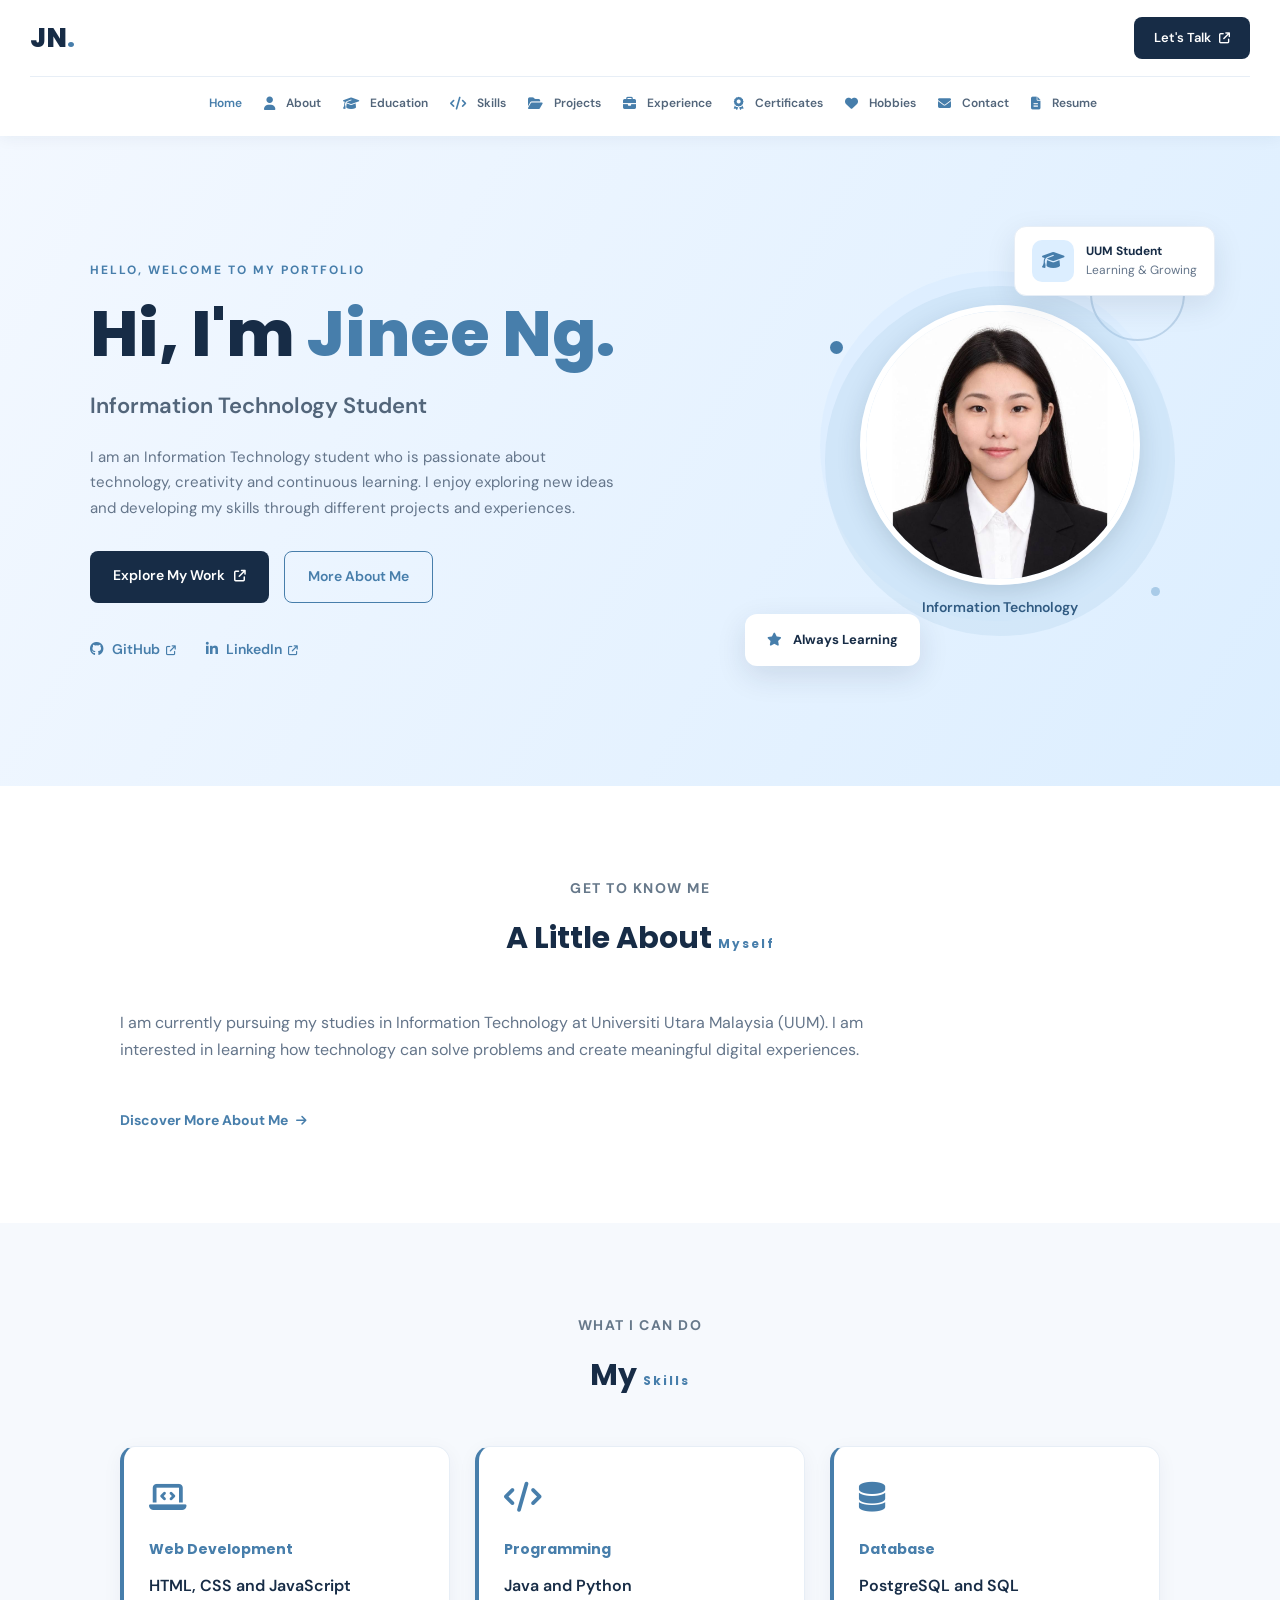
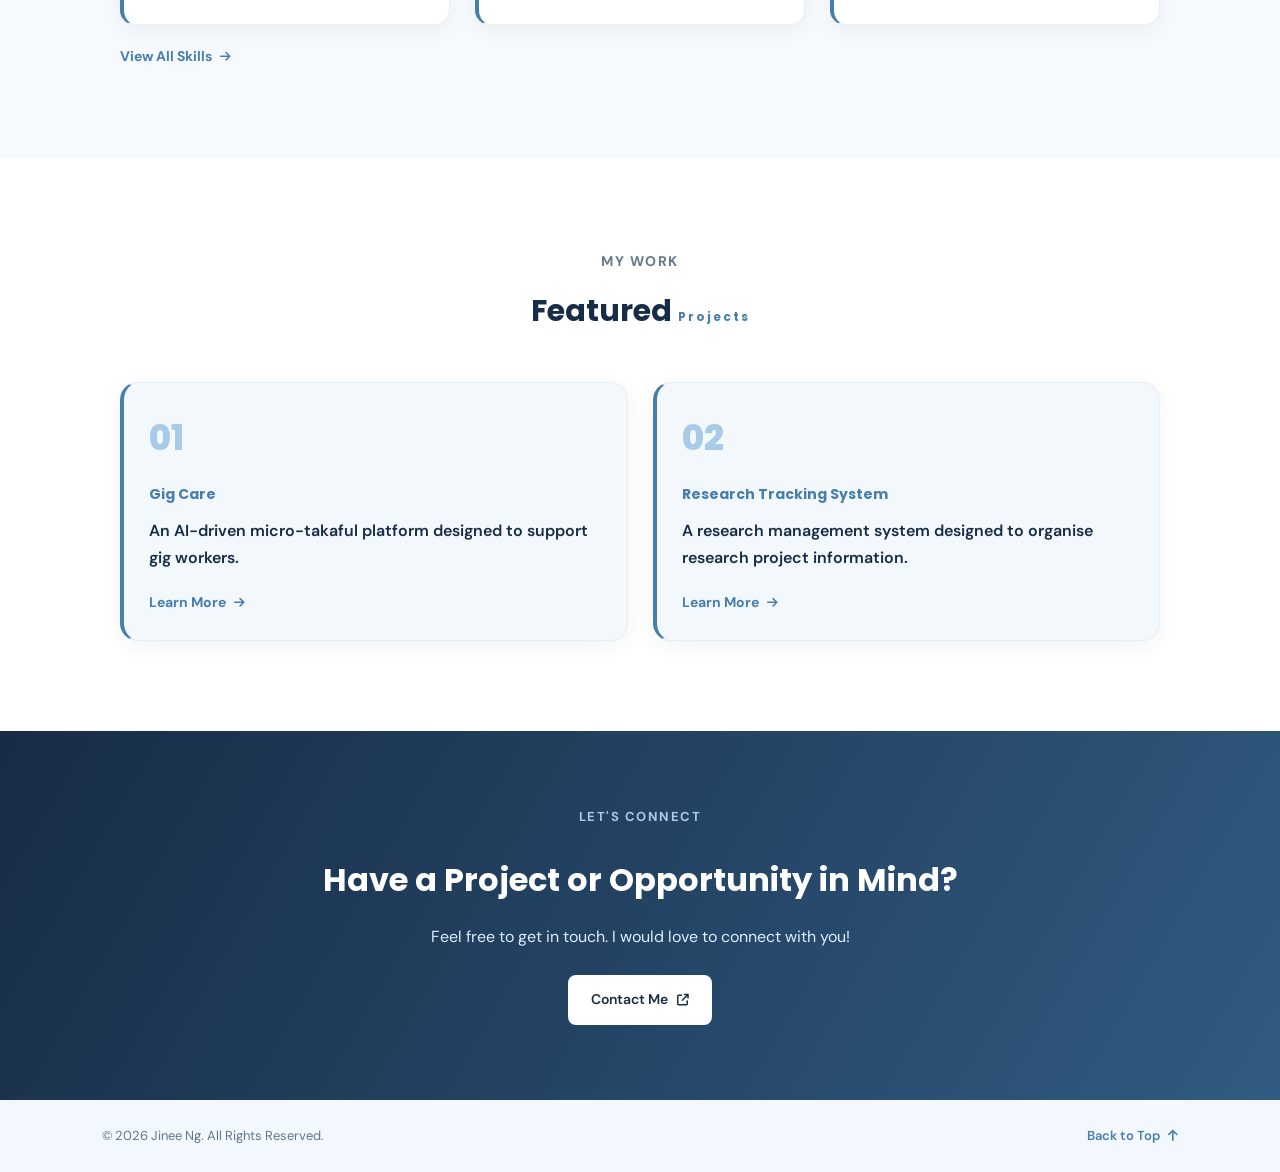
==== commit b38bb95a: "update home page and about" ====
--- a/index.html
+++ b/index.html
@@ -80,7 +80,7 @@
                     <i class="fa-solid fa-arrow-up-right-from-square"></i>
                 </a>
 
-                <a href="https://www.linkedin.com/" target="_blank" rel="noopener noreferrer">
+                <a href="https://www.linkedin.com/in/ji-nee-605917443/" target="_blank" rel="noopener noreferrer">
                     <i class="fa-brands fa-linkedin-in"></i>
                     LinkedIn
                     <i class="fa-solid fa-arrow-up-right-from-square"></i>
@@ -97,7 +97,7 @@
 
             <div class="profile-circle">
                 <div class="profile-inner">
-                    <span>JN</span>
+                    <img src="images/profile.jpg" alt="Jinee Ng" class="profile-photo">
                     <p>Information Technology</p>
                 </div>
             </div>
--- a/style.css
+++ b/style.css
@@ -1,3 +1,4 @@
+
 
 
 @import url('https://fonts.googleapis.com/css2?family=DM+Sans:wght@400;500;600;700&family=Poppins:wght@400;500;600;700;800&display=swap');
@@ -251,38 +252,35 @@
 }
 
 .profile-circle {
+    width: 350px;
+    height: 350px;
+    border-radius: 50%;
+    background-color: rgba(169, 203, 232, 0.25);
     position: relative;
     z-index: 1;
-    width: 320px;
-    height: 380px;
-    border-radius: 48% 48% 25% 25%;
-    background: linear-gradient(145deg, #A9CBE8, #477EAB);
     display: flex;
     align-items: center;
     justify-content: center;
-    box-shadow: 0 20px 45px rgba(71, 126, 171, 0.2);
 }
 
 .profile-inner {
-    position: absolute;
-    top: 50%;
-    left: 50%;
-    transform: translate(-50%, -50%);
     width: 100%;
     display: flex;
     flex-direction: column;
     align-items: center;
     justify-content: center;
     text-align: center;
-    gap: 8px;
-}
-
-.profile-circle span {
-    color: #FFFFFF;
-    font-family: 'Poppins', sans-serif;
-    font-size: 85px;
-    font-weight: 800;
-    line-height: 1.2;
+    gap: 12px;
+}
+
+.profile-photo {
+    width: 280px;
+    height: 280px;
+    object-fit: cover;
+    object-position: center;
+    border-radius: 50%;
+    border: 6px solid #FFFFFF;
+    box-shadow: 0 8px 25px rgba(23, 44, 70, 0.15);
 }
 
 .profile-inner p {
@@ -571,8 +569,13 @@
     }
 
     .profile-circle {
-        width: 260px;
-        height: 320px;
+        width: 300px;
+        height: 300px;
+    }
+
+    .profile-photo {
+        width: 240px;
+        height: 240px;
     }
 
     .hero-image {
@@ -631,12 +634,13 @@
     }
 
     .profile-circle {
-        width: 230px;
+        width: 270px;
         height: 270px;
     }
 
-    .profile-circle span {
-        font-size: 65px;
+    .profile-photo {
+        width: 210px;
+        height: 210px;
     }
 
     .profile-inner p {
@@ -674,6 +678,7 @@
 }
 
 
+/* ABOUT PAGE */
 
 
 /* ABOUT PAGE */
@@ -690,9 +695,9 @@
 
 .section-label {
     color: #477EAB;
-    font-size: 38px;
+    font-size: 13px;
     font-weight: 700;
-    letter-spacing: 1px;
+    letter-spacing: 1.5px;
     margin-bottom: 12px;
 }
 
@@ -730,18 +735,24 @@
 }
 
 .about-image .profile-circle {
-    width: 280px;
-    height: 280px;
+    width: 320px;
+    height: 320px;
     border-radius: 50%;
     background: linear-gradient(135deg, #DCEEFF, #477EAB);
+    border: 8px solid #DCEEFF;
+    box-shadow: 0 15px 35px rgba(23, 44, 70, 0.12);
+    overflow: hidden;
     display: flex;
     justify-content: center;
     align-items: center;
-    color: #FFFFFF;
-    font-size: 75px;
-    font-weight: 700;
-    border: 8px solid #DCEEFF;
-    box-shadow: 0 15px 35px rgba(23, 44, 70, 0.12);
+}
+
+.about-profile-photo {
+    width: 100%;
+    height: 100%;
+    object-fit: cover;
+    object-position: center;
+    display: block;
 }
 
 .about-text h2 {
@@ -899,12 +910,10 @@
     }
 
     .about-image .profile-circle {
-        width: 210px;
-        height: 210px;
-        font-size: 60px;
-    }
-
-    .section-label,
+        width: 240px;
+        height: 240px;
+    }
+
     .section-heading h1,
     .section-heading h2 {
         font-size: 30px;
@@ -919,11 +928,9 @@
     }
 }
 
-
 /* ==============================
    EDUCATION PAGE
 ============================== */
-
 
 .education-section {
     padding: 80px 8%;
@@ -939,7 +946,7 @@
 .education-timeline::before {
     content: "";
     position: absolute;
-    left: 35px;
+    left: 48px;
     top: 30px;
     bottom: 30px;
     width: 3px;
@@ -955,18 +962,25 @@
 }
 
 .education-icon {
-    min-width: 72px;
-    height: 72px;
-    background-color: #DCEEFF;
+    min-width: 100px;
+    width: 100px;
+    height: 100px;
+    background-color: #FFFFFF;
     border: 4px solid #FFFFFF;
-    border-radius: 50%;
+    border-radius: 15px;
     display: flex;
     justify-content: center;
     align-items: center;
-    font-size: 30px;
-    color: #477EAB;
     z-index: 1;
     box-shadow: 0 4px 15px rgba(23, 44, 70, 0.1);
+    overflow: hidden;
+    padding: 10px;
+}
+
+.education-icon img {
+    width: 100%;
+    height: 100%;
+    object-fit: contain;
 }
 
 .education-details {
@@ -1068,13 +1082,14 @@
     }
 
     .education-icon {
-        min-width: 55px;
-        height: 55px;
-        font-size: 23px;
+        min-width: 65px;
+        width: 65px;
+        height: 65px;
+        padding: 6px;
     }
 
     .education-timeline::before {
-        left: 26px;
+        left: 31px;
     }
 
     .education-details {
@@ -1090,150 +1105,6 @@
     }
 }
 
-/* ==============================
-   SKILLS PAGE
-============================== */
-
-
-.skills-section {
-    padding: 80px 8%;
-    background-color: #FFFFFF;
-}
-
-.skills-container {
-    display: grid;
-    grid-template-columns: repeat(2, 1fr);
-    gap: 30px;
-    max-width: 1100px;
-    margin: 0 auto;
-}
-
-.skill-category {
-    background-color: #F3F8FD;
-    padding: 35px;
-    border-radius: 18px;
-    box-shadow: 0 5px 20px rgba(23, 44, 70, 0.05);
-    transition: 0.3s;
-}
-
-.skill-category:hover {
-    transform: translateY(-5px);
-    box-shadow: 0 10px 25px rgba(23, 44, 70, 0.1);
-}
-
-.skill-category-icon {
-    font-size: 35px;
-    color: #477EAB;
-    margin-bottom: 15px;
-}
-
-.skill-category h2 {
-    color: #172C46;
-    font-size: 21px;
-    margin-bottom: 28px;
-}
-
-.skill-item {
-    margin-bottom: 25px;
-}
-
-.skill-info {
-    display: flex;
-    justify-content: space-between;
-    align-items: center;
-    margin-bottom: 10px;
-}
-
-.skill-info span:first-child {
-    color: #172C46;
-    font-weight: 600;
-    font-size: 15px;
-}
-
-.skill-info span:last-child {
-    color: #477EAB;
-    font-size: 13px;
-}
-
-.skill-bar {
-    width: 100%;
-    height: 9px;
-    background-color: #DCEEFF;
-    border-radius: 20px;
-    overflow: hidden;
-}
-
-.skill-progress {
-    height: 100%;
-    background: linear-gradient(90deg, #A9CBE8, #477EAB);
-    border-radius: 20px;
-}
-
-.soft-skills-section {
-    padding: 75px 8%;
-    background-color: #F3F8FD;
-}
-
-.soft-skills-grid {
-    display: grid;
-    grid-template-columns: repeat(4, 1fr);
-    gap: 20px;
-    max-width: 1100px;
-    margin: 0 auto;
-}
-
-.soft-skill-card {
-    background-color: #FFFFFF;
-    padding: 30px 20px;
-    border-radius: 15px;
-    text-align: center;
-    transition: 0.3s;
-}
-
-.soft-skill-card:hover {
-    transform: translateY(-7px);
-    box-shadow: 0 10px 25px rgba(23, 44, 70, 0.1);
-}
-
-.soft-skill-card > i {
-    font-size: 35px;
-    color: #477EAB;
-}
-
-.soft-skill-card h3 {
-    color: #172C46;
-    font-size: 17px;
-    margin: 15px 0 10px;
-}
-
-.soft-skill-card p {
-    color: #66788A;
-    font-size: 13px;
-    line-height: 1.8;
-}
-
-@media (max-width: 768px) {
-
-    .skills-section,
-    .soft-skills-section {
-        padding: 55px 6%;
-    }
-
-    .skills-container {
-        grid-template-columns: 1fr;
-    }
-
-    .soft-skills-grid {
-        grid-template-columns: repeat(2, 1fr);
-    }
-}
-
-@media (max-width: 480px) {
-
-    .soft-skills-grid {
-        grid-template-columns: 1fr;
-    }
-}
 
 
 /* ==============================
@@ -1619,7 +1490,6 @@
 
 
 
-/* ==============================
 
 /* ==============================
    HOBBIES PAGE
@@ -2398,3 +2268,168 @@
 }
 
 
+/* ==============================
+   SKILLS PAGE
+============================== */
+
+.skills-section {
+    padding: 80px 8%;
+    background-color: #FFFFFF;
+}
+
+.skills-container {
+    display: grid;
+    grid-template-columns: repeat(3, 1fr);
+    gap: 25px;
+    max-width: 1100px;
+    margin: 0 auto;
+}
+
+.skill-category {
+    background-color: #F3F8FD;
+    padding: 30px;
+    border-radius: 18px;
+    box-shadow: 0 5px 20px rgba(23, 44, 70, 0.05);
+    transition: 0.3s;
+}
+
+.skill-category:hover {
+    transform: translateY(-5px);
+    box-shadow: 0 10px 25px rgba(23, 44, 70, 0.1);
+}
+
+.skill-category-icon {
+    font-size: 35px;
+    color: #477EAB;
+    margin-bottom: 15px;
+}
+
+.skill-category h2 {
+    color: #172C46;
+    font-size: 19px;
+    margin-bottom: 28px;
+    min-height: 48px;
+    display: flex;
+    align-items: center;
+}
+
+.skill-item {
+    margin-bottom: 25px;
+}
+
+.skill-item:last-child {
+    margin-bottom: 0;
+}
+
+.skill-info {
+    display: flex;
+    justify-content: space-between;
+    align-items: center;
+    margin-bottom: 10px;
+}
+
+.skill-info span:first-child {
+    color: #172C46;
+    font-weight: 600;
+    font-size: 14px;
+}
+
+.skill-info span:last-child {
+    color: #477EAB;
+    font-size: 13px;
+}
+
+.skill-bar {
+    width: 100%;
+    height: 9px;
+    background-color: #DCEEFF;
+    border-radius: 20px;
+    overflow: hidden;
+}
+
+.skill-progress {
+    height: 100%;
+    background: linear-gradient(90deg, #A9CBE8, #477EAB);
+    border-radius: 20px;
+}
+
+.soft-skills-section {
+    padding: 75px 8%;
+    background-color: #F3F8FD;
+}
+
+.soft-skills-grid {
+    display: grid;
+    grid-template-columns: repeat(4, 1fr);
+    gap: 20px;
+    max-width: 1100px;
+    margin: 0 auto;
+}
+
+.soft-skill-card {
+    background-color: #FFFFFF;
+    padding: 30px 20px;
+    border-radius: 15px;
+    text-align: center;
+    transition: 0.3s;
+}
+
+.soft-skill-card:hover {
+    transform: translateY(-7px);
+    box-shadow: 0 10px 25px rgba(23, 44, 70, 0.1);
+}
+
+.soft-skill-card > i {
+    font-size: 35px;
+    color: #477EAB;
+}
+
+.soft-skill-card h3 {
+    color: #172C46;
+    font-size: 17px;
+    margin: 15px 0 10px;
+}
+
+.soft-skill-card p {
+    color: #66788A;
+    font-size: 13px;
+    line-height: 1.8;
+}
+
+/* Tablet */
+
+@media (max-width: 900px) {
+
+    .skills-container {
+        grid-template-columns: repeat(2, 1fr);
+    }
+
+    .soft-skills-grid {
+        grid-template-columns: repeat(2, 1fr);
+    }
+}
+
+/* Mobile */
+
+@media (max-width: 600px) {
+
+    .skills-section,
+    .soft-skills-section {
+        padding: 55px 6%;
+    }
+
+    .skills-container {
+        grid-template-columns: 1fr;
+    }
+
+    .soft-skills-grid {
+        grid-template-columns: 1fr;
+    }
+
+    .skill-category {
+        padding: 25px;
+    }
+}
+
+
+
